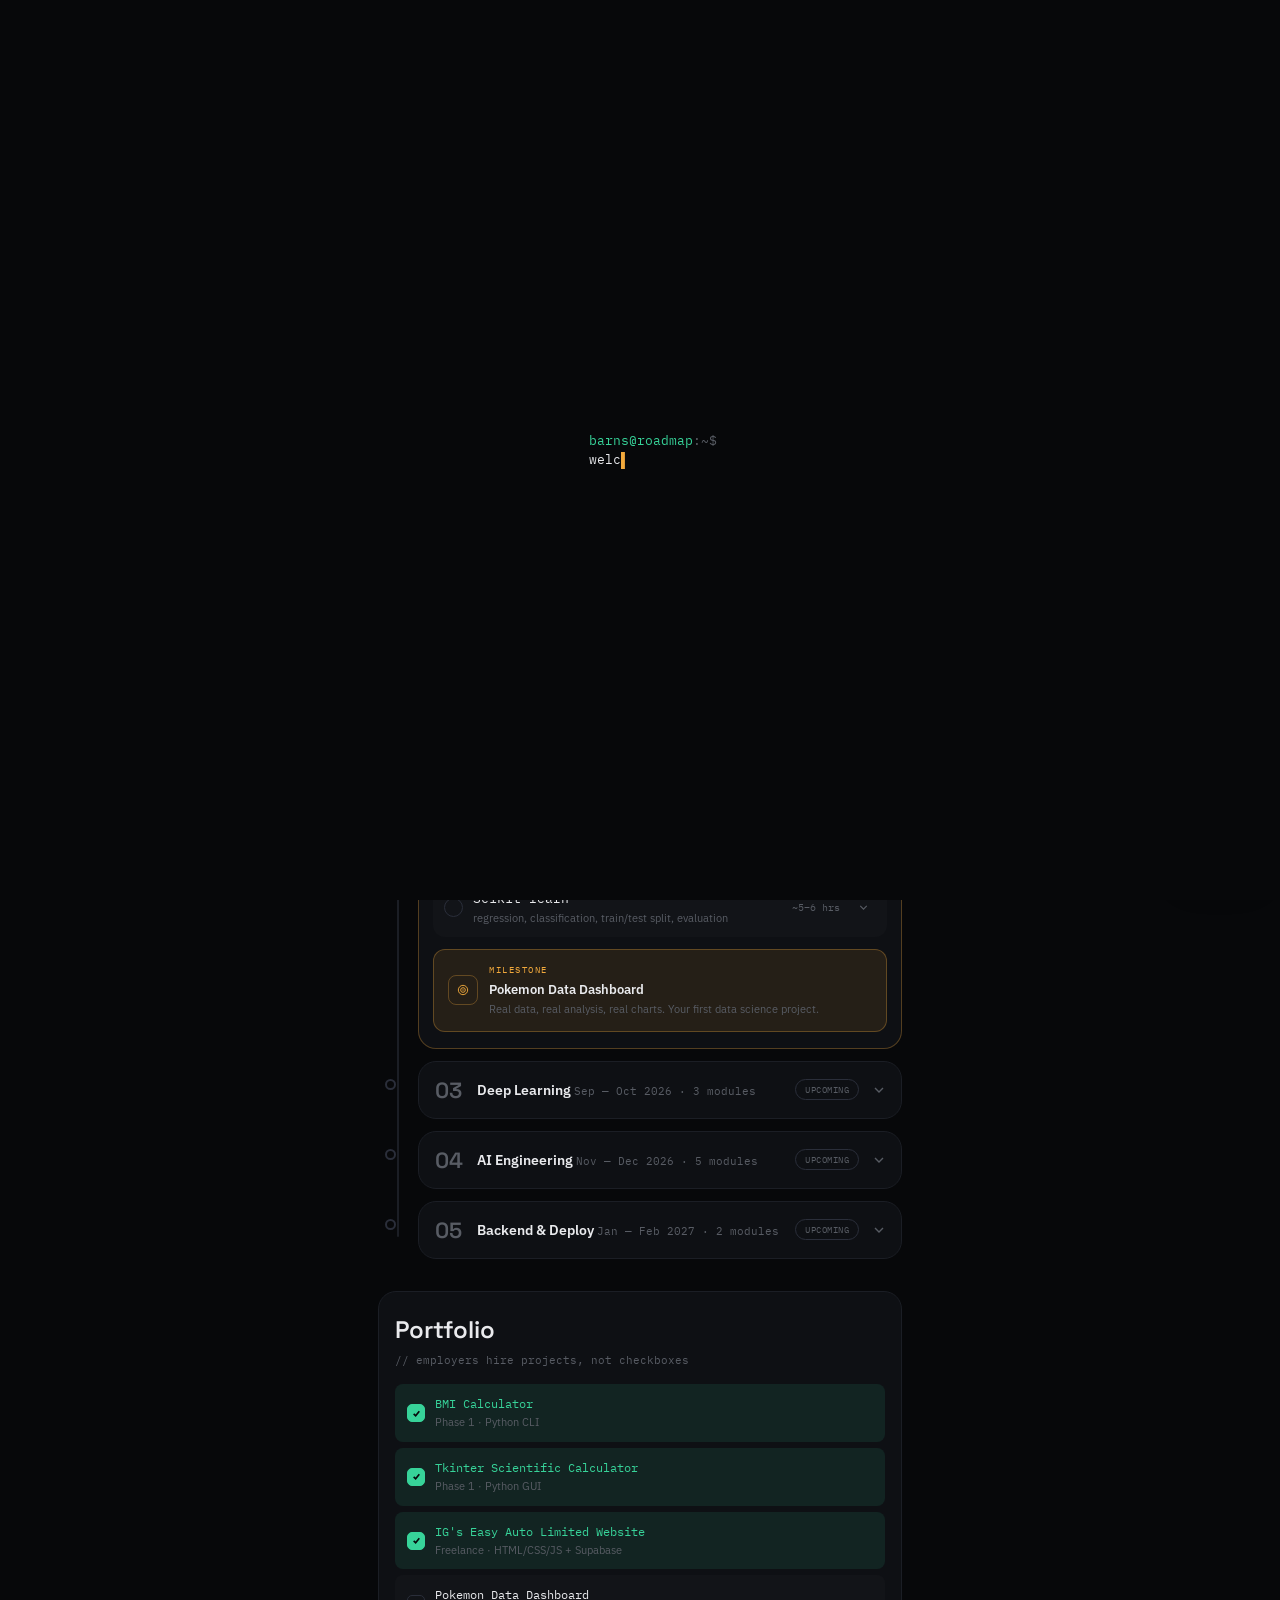
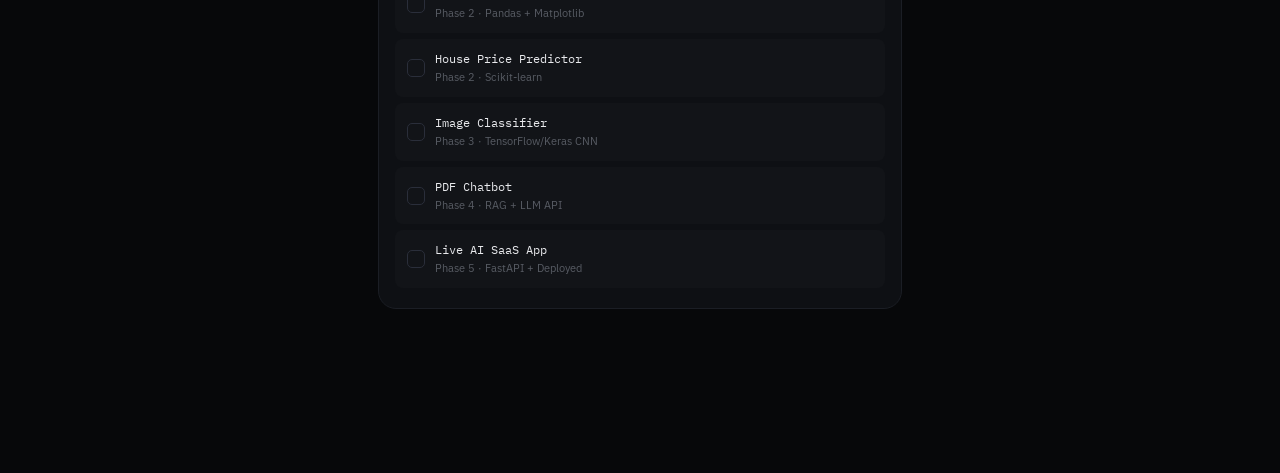
==== index.html @ c9a08dfc "Add files via upload" ====
<!DOCTYPE html>
<html lang="en">
<head>
<meta charset="UTF-8">
<meta name="viewport" content="width=device-width, initial-scale=1.0, viewport-fit=cover">
<meta name="theme-color" content="#07080a">
<meta name="description" content="Barns_'s mobile-first AI Engineer Roadmap — Python to deployed AI products.">
<title>AI Engineer Roadmap — Barns_</title>

<link rel="preconnect" href="https://fonts.googleapis.com">
<link rel="preconnect" href="https://fonts.gstatic.com" crossorigin>
<link href="https://fonts.googleapis.com/css2?family=Space+Grotesk:wght@500;600;700&family=IBM+Plex+Sans:wght@400;500;600&family=IBM+Plex+Mono:wght@400;500;600&display=swap" rel="stylesheet">
<link rel="stylesheet" href="style.css">
</head>
<body>

<canvas id="particles" aria-hidden="true"></canvas>

<div class="boot" id="boot">
  <div class="boot-line">
    <span class="boot-prompt">barns@roadmap</span><span class="boot-sep">:~$</span>
    <span id="boot-text"></span><span class="boot-cursor">▌</span>
  </div>
</div>

<header class="topbar" id="topbar">
  <div class="topbar-inner">
    <span class="topbar-brand">AI_ENGINEER<span class="topbar-brand-dim">.roadmap</span></span>
    <span class="topbar-pct" id="topbar-pct">0%</span>
  </div>
  <div class="topbar-track"><div class="topbar-fill" id="topbar-fill"></div></div>
</header>

<main class="wrapper" id="main">

  <section class="hero" data-reveal>
    <div class="hero-eyebrow">// mobile-first · Pydroid 3 · Android only</div>
    <h1 class="hero-title">AI Engineer<br>Roadmap</h1>
    <p class="motd"><span class="motd-label">motd:</span><span id="motd"></span></p>

    <div class="stat-row">
      <div class="stat"><span class="stat-value" id="stat-modules">0/0</span><span class="stat-label">Modules</span></div>
      <div class="stat"><span class="stat-value" id="stat-phase">1/5</span><span class="stat-label">Phase</span></div>
      <div class="stat"><span class="stat-value" id="stat-streak">0</span><span class="stat-label">Day streak</span></div>
      <div class="stat"><span class="stat-value" id="stat-days">—</span><span class="stat-label">Days to goal</span></div>
    </div>

    <div class="streak-strip" id="streak-strip">
      <span class="streak-strip-label">Last 7d</span>
    </div>
  </section>

  <section class="achievements" data-reveal>
    <div class="section-label">Achievements</div>
    <div class="badge-row" id="badge-row"></div>
  </section>

  <section class="phases" id="phases" data-reveal>
    <div class="phases-spine"><div class="phases-spine-fill" id="spine-fill"></div></div>
    <!-- phase cards injected by script.js -->
  </section>

  <section class="portfolio" data-reveal>
    <div class="portfolio-title">Portfolio</div>
    <div class="portfolio-sub">// employers hire projects, not checkboxes</div>
    <div class="portfolio-items" id="portfolio-items"></div>
  </section>

</main>

<button class="floating-tracker" id="floating-tracker" aria-label="Progress summary">
  <svg class="ring" viewBox="0 0 40 40">
    <circle class="ring-bg" cx="20" cy="20" r="17"></circle>
    <circle class="ring-fill" id="ring-fill" cx="20" cy="20" r="17"></circle>
  </svg>
  <span class="floating-pct" id="floating-pct">0%</span>
</button>

<div class="floating-panel" id="floating-panel">
  <div class="floating-panel-row"><span>Streak</span><span id="panel-streak">0 days</span></div>
  <div class="floating-panel-row"><span>Modules</span><span id="panel-modules">0/0</span></div>
  <div class="floating-panel-row"><span>Phase</span><span id="panel-phase">—</span></div>
  <div class="floating-panel-row"><span>Milestones</span><span id="panel-milestones">0/0</span></div>
</div>

<div class="lesson-page" id="lesson-page">
  <div class="lesson-inner">
    <button class="lesson-back" id="lesson-back">
      <svg viewBox="0 0 24 24" fill="none" stroke="currentColor" stroke-width="2"><path d="M15 18l-6-6 6-6"/></svg>
      Roadmap
    </button>

    <div class="lesson-tag" id="lesson-tag"></div>
    <h2 class="lesson-title" id="lesson-title"></h2>
    <div class="lesson-chips">
      <span class="lesson-chip" id="lesson-time-chip"></span>
      <span class="lesson-chip" id="lesson-status-chip"></span>
    </div>

    <div class="lesson-section">
      <div class="lesson-section-title">Why it matters</div>
      <p class="lesson-why" id="lesson-why"></p>
    </div>

    <div class="lesson-section">
      <div class="lesson-section-title">What to learn</div>
      <ul class="lesson-list" id="lesson-learn"></ul>
    </div>

    <div class="lesson-section">
      <div class="lesson-section-title">Learning resources</div>
      <div class="box" id="lesson-resources"></div>
    </div>

    <div class="lesson-section">
      <div class="lesson-section-title">Common mistakes</div>
      <ul class="lesson-list mistakes" id="lesson-mistakes"></ul>
    </div>

    <div class="lesson-section">
      <div class="lesson-section-title">Mini exercises</div>
      <ul class="lesson-list" id="lesson-exercises"></ul>
    </div>

    <div class="lesson-section">
      <div class="box box-accent">
        <div class="box-label" id="lesson-challenge-label">⚡ Challenge project</div>
        <div class="box-title" id="lesson-challenge-title"></div>
        <div class="box-desc" id="lesson-challenge-desc"></div>
        <ul class="lesson-list reqs" id="lesson-reqs"></ul>
      </div>
    </div>

    <div class="lesson-section">
      <div class="box box-success">
        <div class="box-label">✓ Done when you can...</div>
        <ul class="lesson-list criteria" id="lesson-criteria"></ul>
      </div>
    </div>

    <button class="complete-btn" id="complete-btn">Mark as complete</button>
    <div class="already-done" id="already-done" style="display:none">✓ Completed</div>
  </div>
</div>

<div id="celebrate-layer"></div>
<div id="toast-container"></div>

<script src="script.js"></script>
</body>
</html>
---- style.css ----
/* ============================================================
   AI ENGINEER ROADMAP — design system
   Dark-only. Signature: a vertical "current trace" spine that
   energizes as phases complete — a circuit metaphor for an
   electrical engineering student moving through an AI curriculum.
   ============================================================ */

* { margin: 0; padding: 0; box-sizing: border-box; }
html { -webkit-tap-highlight-color: transparent; }

:root {
  /* surfaces */
  --bg: #07080a;
  --bg-1: #0a0b0f;
  --surface: #0e1014;
  --surface-2: #131620;
  --border: #1b1e25;
  --border-strong: #2a2e3a;

  /* text */
  --text: #e9eaed;
  --text-2: #989da6;
  --text-3: #585c64;

  /* signature accent — "signal amber" */
  --accent: #f2a93c;
  --accent-strong: #ffc26b;
  --accent-dim: rgba(242, 169, 60, 0.10);
  --accent-border: rgba(242, 169, 60, 0.30);

  /* functional only — completion state */
  --success: #37d399;
  --success-dim: rgba(55, 211, 153, 0.10);
  --success-border: rgba(55, 211, 153, 0.30);

  --radius-s: 8px;
  --radius-m: 12px;
  --radius-l: 18px;
  --radius-pill: 999px;

  --font-display: 'Space Grotesk', sans-serif;
  --font-body: 'IBM Plex Sans', sans-serif;
  --font-mono: 'IBM Plex Mono', monospace;

  --ease: cubic-bezier(.16, 1, .3, 1);
  --ease-spring: cubic-bezier(.34, 1.56, .64, 1);

  color-scheme: dark;
}

html, body {
  background: var(--bg);
  color: var(--text);
}

body {
  font-family: var(--font-body);
  font-size: 15px;
  line-height: 1.5;
  min-height: 100vh;
  overflow-x: hidden;
  -webkit-font-smoothing: antialiased;
  text-rendering: optimizeLegibility;
}

a { color: var(--accent-strong); text-decoration: none; }
a:hover { text-decoration: underline; }

button {
  font-family: inherit;
  background: none;
  border: none;
  color: inherit;
  cursor: pointer;
}

ul { list-style: none; }

:focus-visible {
  outline: 2px solid var(--accent);
  outline-offset: 2px;
  border-radius: 4px;
}

/* ============================================================
   PARTICLE BACKGROUND
   ============================================================ */
#particles {
  position: fixed;
  inset: 0;
  width: 100%;
  height: 100%;
  z-index: 0;
  pointer-events: none;
  opacity: 0.55;
}

/* ============================================================
   BOOT SEQUENCE
   ============================================================ */
.boot {
  position: fixed;
  inset: 0;
  z-index: 999;
  background: var(--bg);
  display: flex;
  align-items: center;
  justify-content: center;
  padding: 24px;
  transition: opacity .4s var(--ease), visibility .4s var(--ease);
}
.boot.boot-hidden {
  opacity: 0;
  visibility: hidden;
  pointer-events: none;
}
.boot-line {
  font-family: var(--font-mono);
  font-size: 13px;
  color: var(--text-2);
  max-width: 90vw;
  white-space: pre-wrap;
  word-break: break-word;
}
.boot-prompt { color: var(--success); }
.boot-sep { color: var(--text-3); margin-right: 6px; }
#boot-text { color: var(--text); }
.boot-cursor {
  color: var(--accent);
  animation: blink 1s step-end infinite;
}
@keyframes blink { 50% { opacity: 0; } }

/* ============================================================
   TOPBAR
   ============================================================ */
.topbar {
  position: fixed;
  top: 0; left: 0; right: 0;
  z-index: 50;
  background: rgba(7, 8, 10, 0.72);
  backdrop-filter: blur(14px) saturate(140%);
  -webkit-backdrop-filter: blur(14px) saturate(140%);
  border-bottom: 1px solid var(--border);
}
.topbar-inner {
  max-width: 560px;
  margin: 0 auto;
  display: flex;
  align-items: center;
  justify-content: space-between;
  padding: 12px 18px 10px;
}
.topbar-brand {
  font-family: var(--font-mono);
  font-size: 11px;
  letter-spacing: 1.5px;
  color: var(--text);
  font-weight: 500;
}
.topbar-brand-dim { color: var(--text-3); }
.topbar-pct {
  font-family: var(--font-mono);
  font-size: 11px;
  color: var(--accent-strong);
  font-weight: 500;
}
.topbar-track {
  height: 2px;
  background: var(--border);
  overflow: hidden;
}
.topbar-fill {
  height: 100%;
  width: 0%;
  background: linear-gradient(90deg, var(--accent), var(--accent-strong));
  background-size: 28px 100%;
  background-image:
    linear-gradient(90deg, var(--accent), var(--accent-strong)),
    repeating-linear-gradient(115deg, rgba(255,255,255,0.35) 0 6px, transparent 6px 14px);
  transition: width .6s var(--ease);
  animation: stripe-flow 1.4s linear infinite;
}
@keyframes stripe-flow {
  0% { background-position: 0 0, 0 0; }
  100% { background-position: 0 0, -28px 0; }
}

/* ============================================================
   LAYOUT
   ============================================================ */
.wrapper {
  position: relative;
  z-index: 1;
  max-width: 560px;
  margin: 0 auto;
  padding: 88px 18px 140px;
}

[data-reveal] {
  opacity: 0;
  transform: translateY(14px);
  transition: opacity .6s var(--ease), transform .6s var(--ease);
}
[data-reveal].is-visible {
  opacity: 1;
  transform: translateY(0);
}

/* ============================================================
   HERO
   ============================================================ */
.hero { margin-bottom: 28px; }

.hero-eyebrow {
  font-family: var(--font-mono);
  font-size: 11px;
  letter-spacing: 2px;
  color: var(--accent);
  text-transform: uppercase;
  margin-bottom: 12px;
}

.hero-title {
  font-family: var(--font-display);
  font-weight: 700;
  font-size: clamp(2.4rem, 9vw, 3.1rem);
  line-height: 1.02;
  letter-spacing: -0.01em;
  color: var(--text);
  margin-bottom: 14px;
}

.motd {
  font-family: var(--font-mono);
  font-size: 12px;
  color: var(--text-2);
  border-left: 2px solid var(--border-strong);
  padding-left: 10px;
  margin-bottom: 22px;
  min-height: 1.4em;
}
.motd-label { color: var(--text-3); margin-right: 6px; }

.stat-row {
  display: grid;
  grid-template-columns: repeat(4, 1fr);
  gap: 1px;
  background: var(--border);
  border: 1px solid var(--border);
  border-radius: var(--radius-m);
  overflow: hidden;
  margin-bottom: 16px;
}
.stat {
  background: var(--surface);
  padding: 12px 8px;
  display: flex;
  flex-direction: column;
  align-items: center;
  gap: 4px;
  text-align: center;
}
.stat-value {
  font-family: var(--font-display);
  font-size: 19px;
  font-weight: 600;
  color: var(--text);
}
.stat-label {
  font-family: var(--font-mono);
  font-size: 9px;
  letter-spacing: .5px;
  color: var(--text-3);
  text-transform: uppercase;
}

.streak-strip {
  display: flex;
  align-items: center;
  gap: 6px;
}
.streak-strip-label {
  font-family: var(--font-mono);
  font-size: 10px;
  color: var(--text-3);
  margin-right: 4px;
  letter-spacing: .5px;
  text-transform: uppercase;
}
.streak-day {
  width: 18px;
  height: 18px;
  border-radius: 5px;
  background: var(--surface);
  border: 1px solid var(--border);
}
.streak-day.active {
  background: var(--accent-dim);
  border-color: var(--accent-border);
  position: relative;
}
.streak-day.active::after {
  content: '';
  position: absolute;
  inset: 4px;
  border-radius: 2px;
  background: var(--accent);
}
.streak-day.today { border-color: var(--text-3); }

/* ============================================================
   SECTION LABEL
   ============================================================ */
.section-label {
  font-family: var(--font-mono);
  font-size: 10px;
  letter-spacing: 2px;
  text-transform: uppercase;
  color: var(--text-3);
  margin-bottom: 12px;
}

/* ============================================================
   ACHIEVEMENTS
   ============================================================ */
.achievements { margin-bottom: 30px; }
.badge-row {
  display: flex;
  gap: 8px;
  overflow-x: auto;
  padding-bottom: 4px;
  scrollbar-width: none;
}
.badge-row::-webkit-scrollbar { display: none; }
.badge {
  flex: 0 0 auto;
  display: flex;
  align-items: center;
  gap: 7px;
  padding: 9px 12px;
  border-radius: var(--radius-pill);
  border: 1px solid var(--border);
  background: var(--surface);
  white-space: nowrap;
}
.badge-dot {
  width: 7px; height: 7px;
  border-radius: 50%;
  background: var(--text-3);
  flex-shrink: 0;
}
.badge.unlocked {
  border-color: var(--accent-border);
  background: var(--accent-dim);
}
.badge.unlocked .badge-dot { background: var(--accent); }
.badge-name {
  font-family: var(--font-mono);
  font-size: 11px;
  color: var(--text-3);
}
.badge.unlocked .badge-name { color: var(--text); }

/* ============================================================
   PHASES — the "current trace" skill tree
   ============================================================ */
.phases {
  position: relative;
  margin-bottom: 32px;
}
.phases-spine {
  position: absolute;
  left: 19px;
  top: 22px;
  bottom: 22px;
  width: 2px;
  background: var(--border);
  z-index: 0;
  border-radius: 2px;
  overflow: hidden;
}
.phases-spine-fill {
  position: absolute;
  top: 0; left: 0; right: 0;
  height: 0%;
  background: linear-gradient(180deg, var(--success), var(--accent));
  background-size: 100% 24px;
  background-image:
    linear-gradient(180deg, var(--success), var(--accent)),
    repeating-linear-gradient(205deg, rgba(255,255,255,0.3) 0 5px, transparent 5px 12px);
  transition: height .8s var(--ease);
  animation: stripe-flow-v 1.6s linear infinite;
}
@keyframes stripe-flow-v {
  0% { background-position: 0 0, 0 0; }
  100% { background-position: 0 0, 0 -24px; }
}

.phase {
  position: relative;
  margin-bottom: 12px;
  margin-left: 40px;
}
.phase-node {
  position: absolute;
  left: -33px;
  top: 18px;
  width: 11px;
  height: 11px;
  border-radius: 50%;
  background: var(--bg);
  border: 2px solid var(--border-strong);
  z-index: 1;
  transition: border-color .3s var(--ease), background .3s var(--ease);
}
.phase.is-done .phase-node { border-color: var(--success); background: var(--success); }
.phase.is-active .phase-node { border-color: var(--accent); background: var(--accent); box-shadow: 0 0 0 4px var(--accent-dim); }

.phase-card {
  border: 1px solid var(--border);
  border-radius: var(--radius-l);
  background: var(--surface);
  overflow: hidden;
  transition: border-color .3s var(--ease);
}
.phase.is-active .phase-card { border-color: var(--accent-border); }

.phase-header {
  width: 100%;
  display: flex;
  align-items: center;
  gap: 12px;
  padding: 14px 14px 14px 16px;
  text-align: left;
}
.phase-header:active { background: var(--surface-2); }
.phase-num {
  font-family: var(--font-display);
  font-size: 22px;
  font-weight: 600;
  color: var(--text-3);
  min-width: 30px;
  transition: color .3s var(--ease);
}
.phase.is-done .phase-num { color: var(--success); }
.phase.is-active .phase-num { color: var(--accent); }

.phase-heading { flex: 1; min-width: 0; }
.phase-title {
  font-family: var(--font-body);
  font-size: 13.5px;
  font-weight: 600;
  color: var(--text);
}
.phase-meta {
  font-family: var(--font-mono);
  font-size: 10.5px;
  color: var(--text-3);
  margin-top: 2px;
}

.phase-status {
  flex-shrink: 0;
  font-family: var(--font-mono);
  font-size: 9px;
  letter-spacing: .5px;
  text-transform: uppercase;
  padding: 4px 9px;
  border-radius: var(--radius-pill);
  border: 1px solid var(--border-strong);
  color: var(--text-3);
}
.phase.is-done .phase-status { color: var(--success); border-color: var(--success-border); background: var(--success-dim); }
.phase.is-active .phase-status { color: var(--accent); border-color: var(--accent-border); background: var(--accent-dim); }

.phase-chevron {
  flex-shrink: 0;
  width: 16px; height: 16px;
  color: var(--text-3);
  transition: transform .35s var(--ease);
}
.phase.is-open .phase-chevron { transform: rotate(180deg); }

.phase-body {
  max-height: 0;
  overflow: hidden;
  transition: max-height .4s var(--ease);
}
.phase-body-inner {
  padding: 2px 14px 16px;
  border-top: 1px solid var(--border);
}

.phase-progress-bar {
  height: 3px;
  border-radius: 2px;
  background: var(--border);
  margin: 14px 0 12px;
  overflow: hidden;
}
.phase-progress-fill {
  height: 100%;
  background: var(--accent);
  border-radius: 2px;
  transition: width .6s var(--ease);
}
.phase.is-done .phase-progress-fill { background: var(--success); }

/* ============================================================
   MODULES
   ============================================================ */
.module-list { display: flex; flex-direction: column; gap: 6px; }

.module {
  border: 1px solid transparent;
  border-radius: var(--radius-m);
  background: rgba(255,255,255,0.015);
  overflow: hidden;
  transition: border-color .2s var(--ease), background .2s var(--ease);
}
.module:hover { background: rgba(255,255,255,0.035); }
.module.completed { background: var(--success-dim); }

.module-row {
  display: flex;
  align-items: center;
  gap: 10px;
  padding: 10px 10px;
  cursor: pointer;
}
.module-row:active { transform: scale(.99); }

.module-check {
  width: 19px; height: 19px;
  flex-shrink: 0;
  border-radius: 50%;
  border: 1.5px solid var(--border-strong);
  display: flex; align-items: center; justify-content: center;
  transition: all .25s var(--ease-spring);
}
.module-check svg {
  width: 10px; height: 10px;
  stroke: var(--bg);
  stroke-width: 3;
  fill: none;
  stroke-dasharray: 16;
  stroke-dashoffset: 16;
  transition: stroke-dashoffset .35s var(--ease) .05s;
}
.module.completed .module-check { background: var(--success); border-color: var(--success); }
.module.completed .module-check svg { stroke-dashoffset: 0; }

.module-info { flex: 1; min-width: 0; }
.module-name {
  font-family: var(--font-mono);
  font-size: 12.5px;
  color: var(--text);
}
.module.completed .module-name { color: var(--success); }
.module-hint {
  font-size: 11px;
  color: var(--text-3);
  margin-top: 2px;
  overflow: hidden;
  text-overflow: ellipsis;
  white-space: nowrap;
}

.module-time {
  flex-shrink: 0;
  font-family: var(--font-mono);
  font-size: 10px;
  color: var(--text-3);
  white-space: nowrap;
}

.module-peek {
  flex-shrink: 0;
  width: 26px; height: 26px;
  display: flex; align-items: center; justify-content: center;
  color: var(--text-3);
  border-radius: var(--radius-s);
}
.module-peek:active { background: var(--surface-2); }
.module-peek svg { width: 13px; height: 13px; transition: transform .3s var(--ease); }
.module.is-peeking .module-peek svg { transform: rotate(180deg); }

.module-preview {
  max-height: 0;
  overflow: hidden;
  transition: max-height .35s var(--ease);
}
.module-preview-inner {
  padding: 0 14px 14px 41px;
}
.preview-why {
  font-size: 12px;
  color: var(--text-2);
  line-height: 1.55;
  margin-bottom: 10px;
}
.preview-chips {
  display: flex;
  flex-wrap: wrap;
  gap: 6px;
  margin-bottom: 10px;
}
.chip {
  font-family: var(--font-mono);
  font-size: 10.5px;
  color: var(--text-2);
  padding: 4px 9px;
  border-radius: var(--radius-s);
  background: var(--surface-2);
  border: 1px solid var(--border);
}
.preview-open {
  font-family: var(--font-mono);
  font-size: 11px;
  color: var(--accent-strong);
  display: inline-flex;
  align-items: center;
  gap: 4px;
}

/* ============================================================
   MILESTONE
   ============================================================ */
.milestone {
  margin-top: 12px;
  padding: 13px 14px;
  border-radius: var(--radius-m);
  border: 1px solid var(--accent-border);
  background: var(--accent-dim);
  display: flex;
  align-items: center;
  gap: 11px;
  cursor: pointer;
  transition: transform .2s var(--ease), background .2s var(--ease);
}
.milestone:active { transform: scale(.99); }
.milestone.completed { border-color: var(--success-border); background: var(--success-dim); }
.milestone-mark {
  flex-shrink: 0;
  width: 30px; height: 30px;
  border-radius: var(--radius-s);
  border: 1px solid var(--accent-border);
  display: flex; align-items: center; justify-content: center;
}
.milestone-mark svg { width: 14px; height: 14px; stroke: var(--accent); fill: none; stroke-width: 1.6; }
.milestone.completed .milestone-mark { border-color: var(--success-border); }
.milestone.completed .milestone-mark svg { stroke: var(--success); }
.milestone-info { flex: 1; min-width: 0; }
.milestone-label {
  font-family: var(--font-mono);
  font-size: 9px;
  letter-spacing: 1.5px;
  text-transform: uppercase;
  color: var(--accent);
  margin-bottom: 3px;
}
.milestone.completed .milestone-label { color: var(--success); }
.milestone-name {
  font-family: var(--font-body);
  font-size: 13px;
  font-weight: 600;
  color: var(--text);
}
.milestone-desc {
  font-size: 11px;
  color: var(--text-3);
  margin-top: 2px;
}

/* ============================================================
   PORTFOLIO
   ============================================================ */
.portfolio {
  border: 1px solid var(--border);
  border-radius: var(--radius-l);
  background: var(--surface);
  padding: 20px 16px;
  margin-bottom: 24px;
}
.portfolio-title {
  font-family: var(--font-display);
  font-size: 24px;
  font-weight: 600;
  color: var(--text);
  margin-bottom: 4px;
}
.portfolio-sub {
  font-family: var(--font-mono);
  font-size: 11px;
  color: var(--text-3);
  margin-bottom: 16px;
}
.portfolio-items { display: flex; flex-direction: column; gap: 6px; }
.portfolio-item {
  display: flex;
  align-items: center;
  gap: 10px;
  padding: 10px 11px;
  border-radius: var(--radius-s);
  border: 1px solid transparent;
  background: rgba(255,255,255,0.015);
  cursor: pointer;
  transition: background .2s var(--ease);
}
.portfolio-item:hover { background: rgba(255,255,255,0.035); }
.portfolio-item.built { background: var(--success-dim); }
.portfolio-check {
  width: 18px; height: 18px;
  flex-shrink: 0;
  border-radius: 5px;
  border: 1.5px solid var(--border-strong);
  display: flex; align-items: center; justify-content: center;
}
.portfolio-check svg {
  width: 9px; height: 9px; stroke: var(--bg); stroke-width: 3; fill: none;
  stroke-dasharray: 16; stroke-dashoffset: 16;
  transition: stroke-dashoffset .3s var(--ease);
}
.portfolio-item.built .portfolio-check { background: var(--success); border-color: var(--success); }
.portfolio-item.built .portfolio-check svg { stroke-dashoffset: 0; }
.portfolio-item-name { font-family: var(--font-mono); font-size: 12px; color: var(--text); }
.portfolio-item.built .portfolio-item-name { color: var(--success); }
.portfolio-item-phase { font-size: 10.5px; color: var(--text-3); margin-top: 2px; }

/* ============================================================
   FLOATING TRACKER
   ============================================================ */
.floating-tracker {
  position: fixed;
  bottom: 20px;
  right: 18px;
  z-index: 40;
  display: flex;
  align-items: center;
  gap: 8px;
  padding: 8px 14px 8px 8px;
  border-radius: var(--radius-pill);
  background: rgba(14, 16, 20, 0.78);
  backdrop-filter: blur(16px) saturate(150%);
  -webkit-backdrop-filter: blur(16px) saturate(150%);
  border: 1px solid var(--border-strong);
  box-shadow: 0 8px 24px rgba(0,0,0,0.4);
  cursor: pointer;
  transition: transform .2s var(--ease-spring);
}
.floating-tracker:active { transform: scale(.95); }
.ring { width: 32px; height: 32px; transform: rotate(-90deg); }
.ring-bg { fill: none; stroke: var(--border-strong); stroke-width: 3; }
.ring-fill {
  fill: none;
  stroke: var(--accent);
  stroke-width: 3;
  stroke-linecap: round;
  stroke-dasharray: 106.8;
  stroke-dashoffset: 106.8;
  transition: stroke-dashoffset .6s var(--ease);
}
.floating-pct {
  font-family: var(--font-mono);
  font-size: 12px;
  font-weight: 500;
  color: var(--text);
}

.floating-panel {
  position: fixed;
  bottom: 70px;
  right: 18px;
  z-index: 40;
  width: 200px;
  padding: 14px;
  border-radius: var(--radius-m);
  background: rgba(14, 16, 20, 0.92);
  backdrop-filter: blur(16px);
  -webkit-backdrop-filter: blur(16px);
  border: 1px solid var(--border-strong);
  box-shadow: 0 12px 32px rgba(0,0,0,0.5);
  opacity: 0;
  transform: translateY(8px) scale(.96);
  pointer-events: none;
  transition: opacity .2s var(--ease), transform .2s var(--ease);
}
.floating-panel.is-open {
  opacity: 1;
  transform: translateY(0) scale(1);
  pointer-events: auto;
}
.floating-panel-row {
  display: flex;
  justify-content: space-between;
  font-family: var(--font-mono);
  font-size: 11px;
  padding: 5px 0;
  border-bottom: 1px solid var(--border);
}
.floating-panel-row:last-child { border-bottom: none; }
.floating-panel-row span:first-child { color: var(--text-3); }
.floating-panel-row span:last-child { color: var(--text); }

/* ============================================================
   LESSON PAGE
   ============================================================ */
.lesson-page {
  position: fixed;
  inset: 0;
  z-index: 80;
  background: var(--bg);
  overflow-y: auto;
  transform: translateX(100%);
  visibility: hidden;
  transition: transform .38s var(--ease);
}
.lesson-page.is-open {
  transform: translateX(0);
  visibility: visible;
}
@media (prefers-reduced-motion: reduce) {
  .lesson-page { transition: opacity .2s linear; transform: none; opacity: 0; }
  .lesson-page.is-open { opacity: 1; }
}

.lesson-inner {
  max-width: 560px;
  margin: 0 auto;
  padding: 20px 18px 60px;
}

.lesson-back {
  display: flex;
  align-items: center;
  gap: 7px;
  font-family: var(--font-mono);
  font-size: 12px;
  color: var(--text-2);
  padding: 8px 0;
  margin-bottom: 18px;
}
.lesson-back svg { width: 13px; height: 13px; }
.lesson-back:active { color: var(--text); }

.lesson-tag {
  font-family: var(--font-mono);
  font-size: 10px;
  letter-spacing: 1.5px;
  text-transform: uppercase;
  color: var(--accent);
  margin-bottom: 8px;
}
.lesson-title {
  font-family: var(--font-display);
  font-size: 32px;
  font-weight: 700;
  letter-spacing: -0.01em;
  line-height: 1.05;
  margin-bottom: 12px;
}
.lesson-chips { display: flex; gap: 8px; flex-wrap: wrap; margin-bottom: 18px; }
.lesson-chip {
  font-family: var(--font-mono);
  font-size: 10.5px;
  padding: 5px 10px;
  border-radius: var(--radius-pill);
  border: 1px solid var(--border-strong);
  color: var(--text-2);
}
.lesson-chip.is-done { color: var(--success); border-color: var(--success-border); background: var(--success-dim); }

.lesson-section { margin-bottom: 24px; }
.lesson-section-title {
  font-family: var(--font-mono);
  font-size: 10px;
  letter-spacing: 2px;
  text-transform: uppercase;
  color: var(--text-3);
  margin-bottom: 10px;
}
.lesson-why {
  font-size: 14px;
  color: var(--text-2);
  line-height: 1.65;
}

.lesson-list { display: flex; flex-direction: column; gap: 8px; }
.lesson-list li {
  font-size: 12.5px;
  color: var(--text);
  line-height: 1.55;
  padding-left: 16px;
  position: relative;
}
.lesson-list li::before {
  content: '→';
  position: absolute;
  left: 0;
  color: var(--text-3);
  font-size: 11px;
}
.lesson-list.mistakes li::before { content: '!'; color: var(--accent); font-weight: 700; }
.lesson-list.criteria li::before { content: '→'; color: var(--success); }
.lesson-list.reqs li::before { content: '→'; color: var(--accent); }

.resource-item {
  display: flex;
  align-items: center;
  gap: 9px;
  padding: 9px 0;
  border-bottom: 1px solid var(--border);
}
.resource-item:last-child { border-bottom: none; }
.resource-type {
  font-family: var(--font-mono);
  font-size: 8.5px;
  letter-spacing: .5px;
  padding: 3px 7px;
  border-radius: 5px;
  background: var(--surface-2);
  color: var(--text-3);
  flex-shrink: 0;
}
.resource-name { font-size: 12.5px; color: var(--text); }
a.resource-name:hover { color: var(--accent-strong); }

.box {
  border-radius: var(--radius-m);
  padding: 16px;
  border: 1px solid var(--border);
  background: var(--surface);
}
.box-success { border-color: var(--success-border); background: var(--success-dim); }
.box-accent { border-color: var(--accent-border); background: var(--accent-dim); }
.box-label {
  font-family: var(--font-mono);
  font-size: 9.5px;
  letter-spacing: 1.5px;
  text-transform: uppercase;
  margin-bottom: 10px;
}
.box-success .box-label { color: var(--success); }
.box-accent .box-label { color: var(--accent); }
.box-title { font-size: 15px; font-weight: 600; margin-bottom: 6px; }
.box-desc { font-size: 12.5px; color: var(--text-2); line-height: 1.6; margin-bottom: 12px; }

.complete-btn {
  width: 100%;
  padding: 15px;
  border-radius: var(--radius-m);
  font-family: var(--font-mono);
  font-size: 12.5px;
  font-weight: 600;
  letter-spacing: .5px;
  text-transform: uppercase;
  color: var(--bg);
  background: linear-gradient(135deg, var(--accent-strong), var(--accent));
  transition: transform .15s var(--ease-spring), opacity .2s var(--ease);
}
.complete-btn:active { transform: scale(.97); }

.already-done {
  text-align: center;
  font-family: var(--font-mono);
  font-size: 12px;
  color: var(--success);
  padding: 15px;
  border: 1px solid var(--success-border);
  background: var(--success-dim);
  border-radius: var(--radius-m);
}

/* ============================================================
   CELEBRATION
   ============================================================ */
#celebrate-layer {
  position: fixed;
  inset: 0;
  z-index: 200;
  pointer-events: none;
  overflow: hidden;
}
.spark {
  position: absolute;
  width: 5px;
  height: 5px;
  border-radius: 50%;
  background: var(--accent-strong);
  animation: spark-burst .7s var(--ease) forwards;
}
@keyframes spark-burst {
  0% { transform: translate(0,0) scale(1); opacity: 1; }
  100% { transform: translate(var(--dx), var(--dy)) scale(0); opacity: 0; }
}

/* ============================================================
   TOASTS
   ============================================================ */
#toast-container {
  position: fixed;
  top: 14px;
  left: 50%;
  transform: translateX(-50%);
  z-index: 300;
  display: flex;
  flex-direction: column;
  gap: 8px;
  align-items: center;
  width: 100%;
  padding: 0 18px;
}
.toast {
  display: flex;
  align-items: center;
  gap: 9px;
  padding: 11px 16px;
  border-radius: var(--radius-pill);
  background: rgba(14,16,20,0.92);
  backdrop-filter: blur(16px);
  -webkit-backdrop-filter: blur(16px);
  border: 1px solid var(--accent-border);
  box-shadow: 0 10px 28px rgba(0,0,0,0.45);
  font-family: var(--font-mono);
  font-size: 11.5px;
  color: var(--text);
  transform: translateY(-16px);
  opacity: 0;
  animation: toast-in .4s var(--ease-spring) forwards;
  max-width: 90vw;
}
.toast.toast-out { animation: toast-out .3s var(--ease) forwards; }
@keyframes toast-in { to { transform: translateY(0); opacity: 1; } }
@keyframes toast-out { to { transform: translateY(-16px); opacity: 0; } }
.toast-dot { width: 6px; height: 6px; border-radius: 50%; background: var(--accent); flex-shrink: 0; }
.toast b { color: var(--accent-strong); }

/* ============================================================
   RESPONSIVE — small phones / wider screens
   ============================================================ */
@media (max-width: 360px) {
  .stat-row { grid-template-columns: repeat(2, 1fr); }
  .hero-title { font-size: 2.2rem; }
}

@media (min-width: 640px) {
  .wrapper { padding-top: 100px; }
  .lesson-title { font-size: 38px; }
}

/* ============================================================
   ACCESSIBILITY — reduced motion
   ============================================================ */
@media (prefers-reduced-motion: reduce) {
  *, *::before, *::after {
    animation-duration: 0.001ms !important;
    animation-iteration-count: 1 !important;
    transition-duration: 0.001ms !important;
  }
  [data-reveal] { opacity: 1; transform: none; }
}
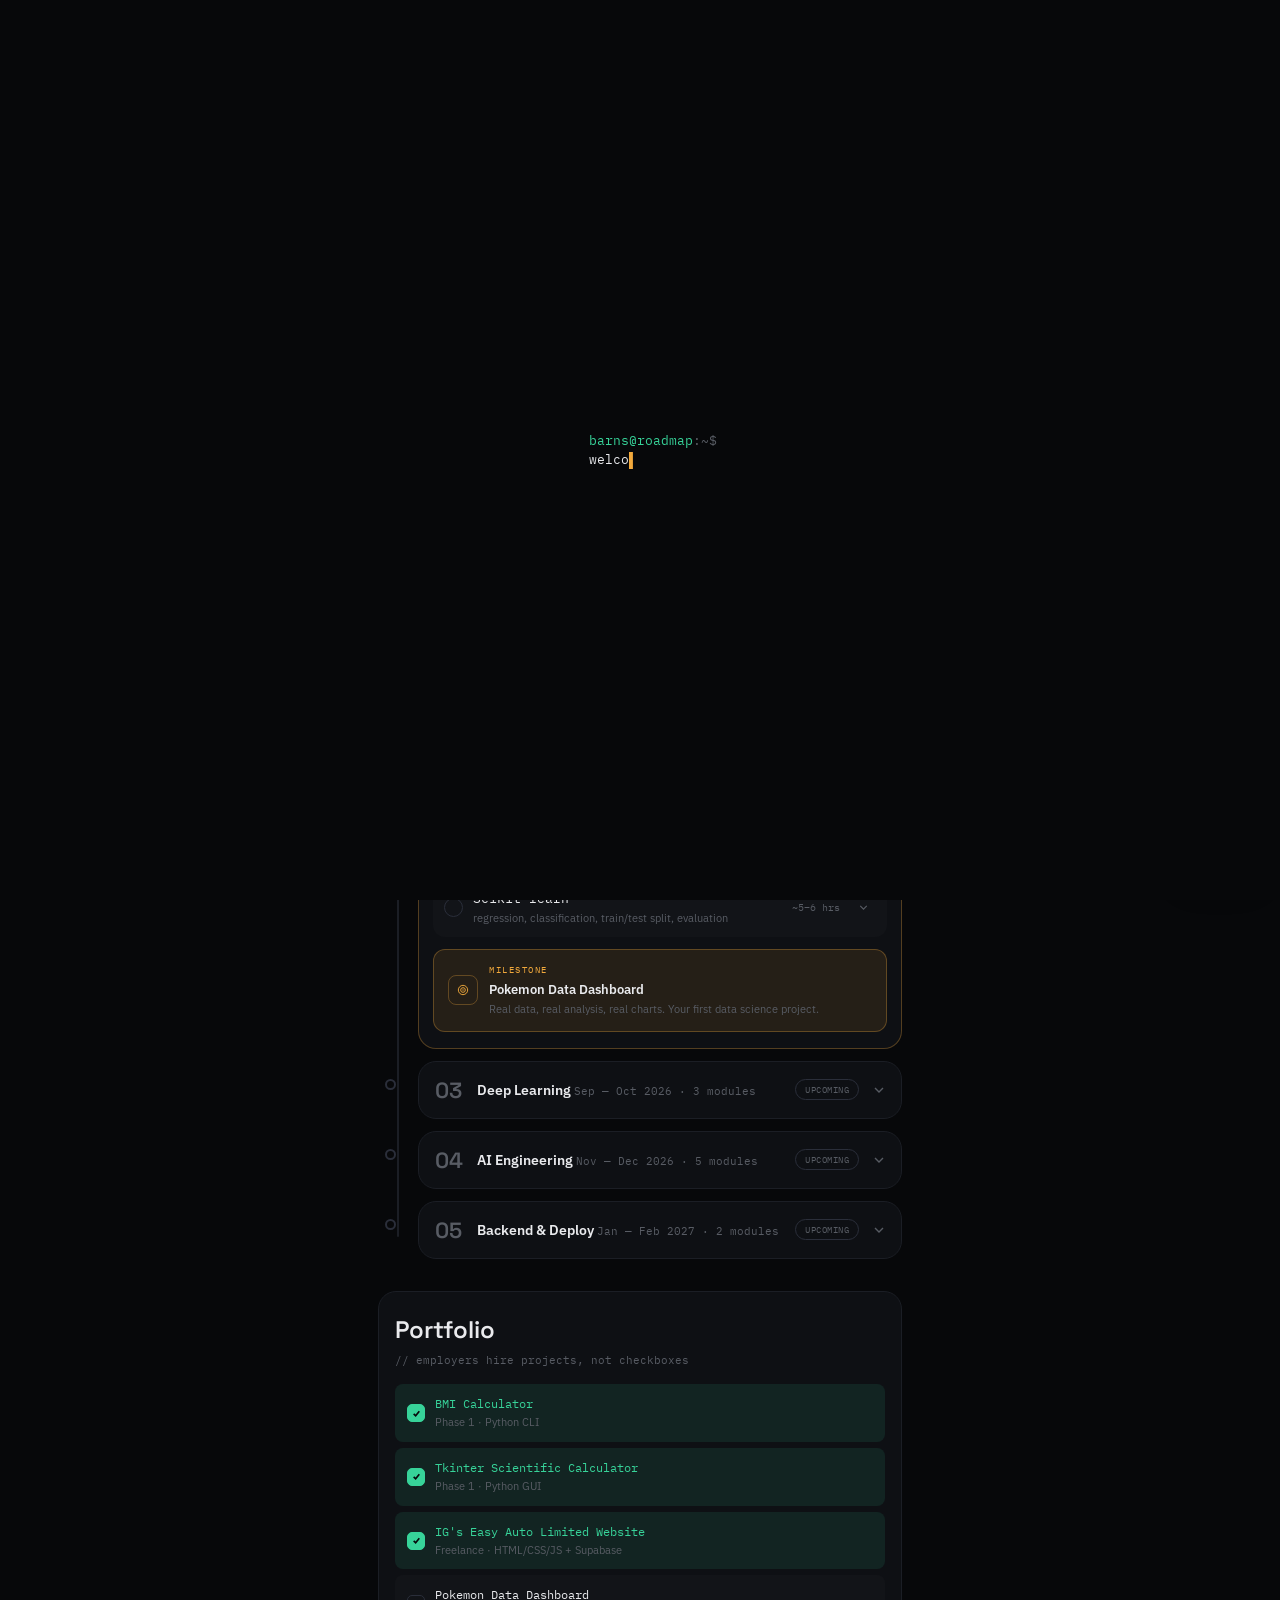
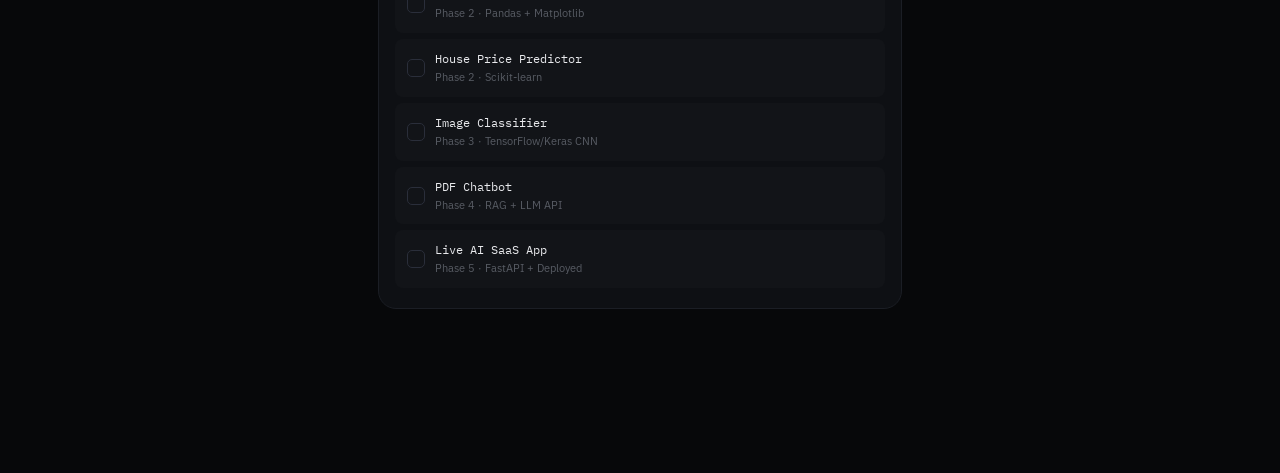
==== commit 75a3682a: "Update index.html" ====
--- a/index.html
+++ b/index.html
@@ -149,3 +149,4 @@
 <script src="script.js"></script>
 </body>
 </html>
+<!-- deploy trigger -->
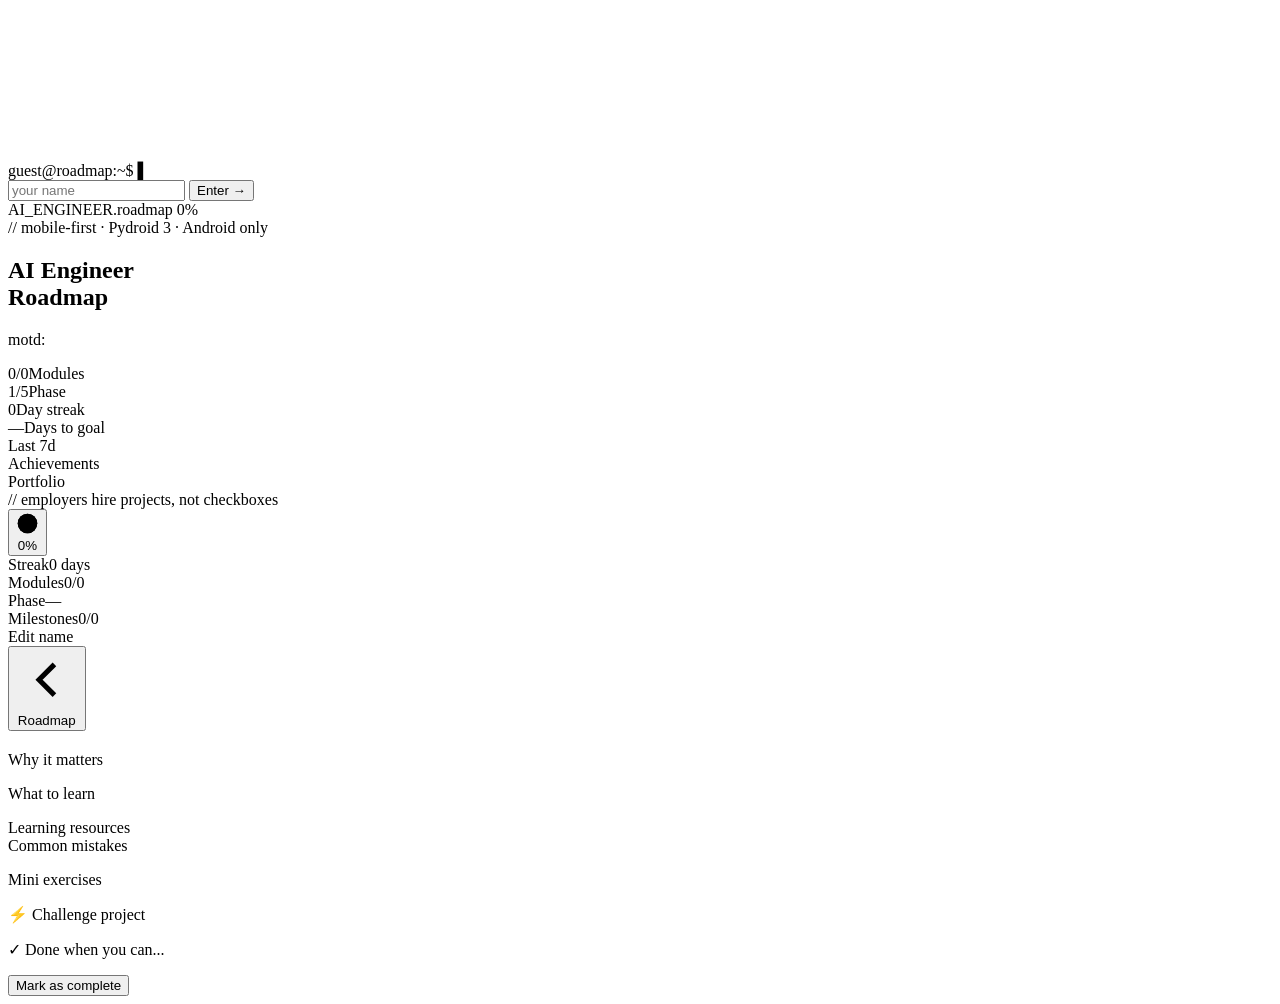
==== commit adb03c13: "Rename index1.html to index.html" ====
--- a/index.html
+++ b/index.html
@@ -17,9 +17,15 @@
 <canvas id="particles" aria-hidden="true"></canvas>
 
 <div class="boot" id="boot">
-  <div class="boot-line">
-    <span class="boot-prompt">barns@roadmap</span><span class="boot-sep">:~$</span>
-    <span id="boot-text"></span><span class="boot-cursor">▌</span>
+  <div>
+    <div class="boot-line">
+      <span class="boot-prompt" id="boot-prompt">guest@roadmap</span><span class="boot-sep">:~$</span>
+      <span id="boot-text"></span><span class="boot-cursor">▌</span>
+    </div>
+    <form class="boot-name-form" id="boot-name-form">
+      <input type="text" id="boot-name-input" placeholder="your name" maxlength="24" autocomplete="off">
+      <button type="submit">Enter →</button>
+    </form>
   </div>
 </div>
 
@@ -36,7 +42,7 @@
   <section class="hero" data-reveal>
     <div class="hero-eyebrow">// mobile-first · Pydroid 3 · Android only</div>
     <h1 class="hero-title">AI Engineer<br>Roadmap</h1>
-    <p class="motd"><span class="motd-label">motd:</span><span id="motd"></span></p>
+    <p class="motd"><span class="motd-label" id="motd-label">motd:</span><span id="motd"></span></p>
 
     <div class="stat-row">
       <div class="stat"><span class="stat-value" id="stat-modules">0/0</span><span class="stat-label">Modules</span></div>
@@ -81,6 +87,7 @@
   <div class="floating-panel-row"><span>Modules</span><span id="panel-modules">0/0</span></div>
   <div class="floating-panel-row"><span>Phase</span><span id="panel-phase">—</span></div>
   <div class="floating-panel-row"><span>Milestones</span><span id="panel-milestones">0/0</span></div>
+  <div class="panel-rename" id="panel-rename">Edit name</div>
 </div>
 
 <div class="lesson-page" id="lesson-page">
@@ -149,4 +156,3 @@
 <script src="script.js"></script>
 </body>
 </html>
-<!-- deploy trigger -->
